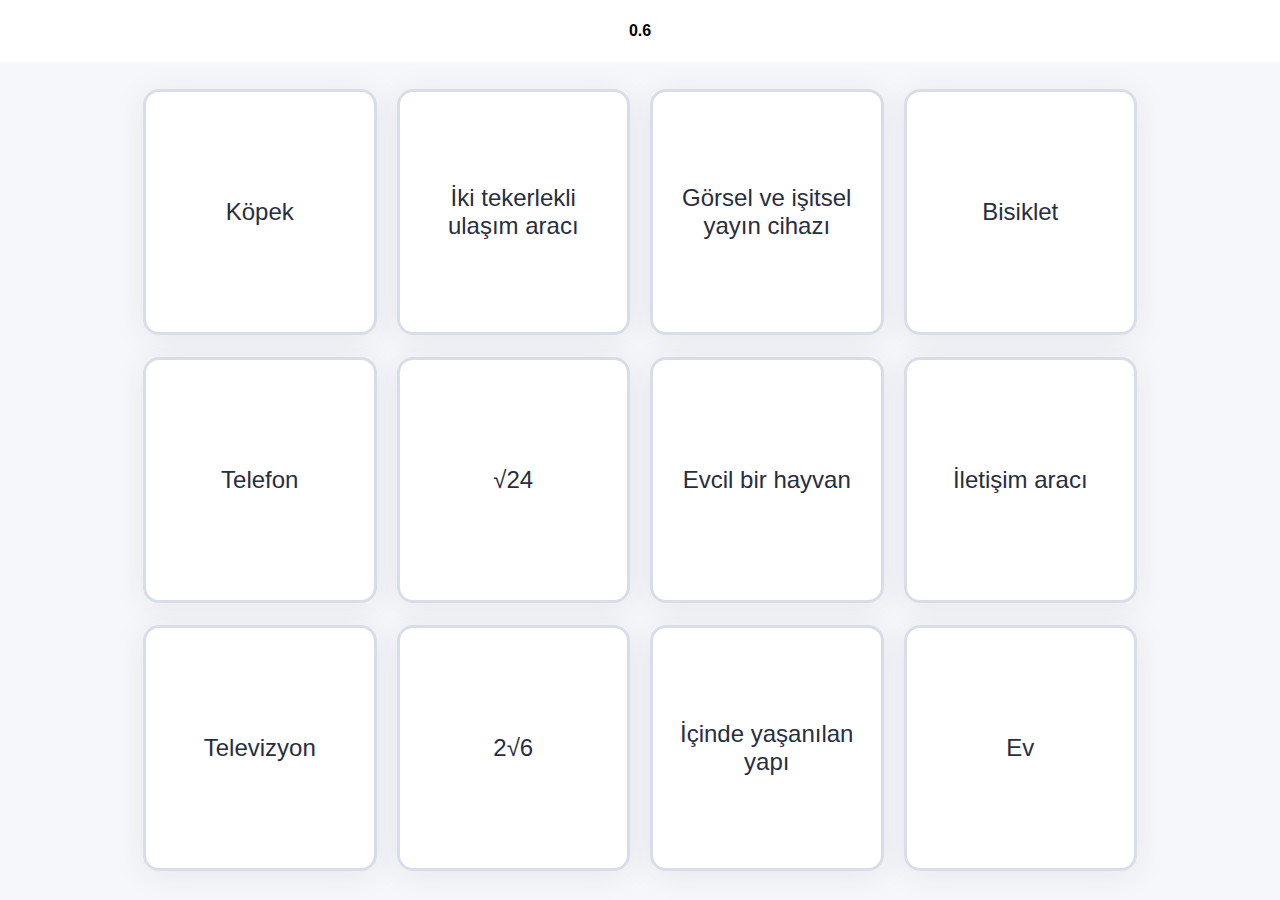
==== oyun.html @ 07e61f81 "Add files via upload" ====
<!DOCTYPE html>
<html lang="tr">
<head>
    <meta charset="UTF-8">
    <meta name="viewport" content="width=device-width, initial-scale=1.0">
    <title>Eşleştirme Oyunu</title>
    <link rel="stylesheet" href="css.css">
    <script src="cards.js"></script>
    <script src="js.js"></script>
    <script>
    function adjustCardHeight() {
        var gameBoardContainer = document.getElementById('game-board-container');
        var cardHeight = (gameBoardContainer.clientHeight - 100) / 3;
        var cards = document.querySelectorAll('.card');
        cards.forEach(function(card) {
            card.style.height = cardHeight + 'px';
        });
    }
    function hazirlik() {
        startGame()
    }
    if (window.Event) // Only Netscape will have the CAPITAL E.
  document.captureEvents(Event.MOUSEUP); // catch the mouse up event
function nocontextmenu()  // this function only applies to IE4, ignored otherwise.
{
    event.cancelBubble = true
    event.returnValue = false;
    return false;
}
function norightclick(e)    // This function is used by all others
{
    if (window.Event)   // again, IE or NAV?
    {
        if (e.which == 2 || e.which == 3)
            return false;
    }
    else
        if (event.button == 2 || event.button == 3)
        {
            event.cancelBubble = true
            event.returnValue = false;
            return false;
        }
}
document.oncontextmenu = nocontextmenu;     // for IE5+
document.onmousedown = norightclick;        // for all others
    </script>
</head>
<body onload="hazirlik();">
    <div id="ust">
        <div id="timer" style="top: 10px">0.0</div>
    </div>
    <div id="oyun">
        <div id="game-board-container">
        <div id="game-board"></div>
    </div>
    </div>
    <div id="acilis">
        <div id="ac">
            <img src="image.png" alt="Kartlar">
            <h2 id="tz"></h2>
            <p style="font-size: 1rem;font-weight: 400;line-height: 1.5;">Tüm terimleri tanımlarıyla mümkün olan en hızlı şekilde eşletirmelisin. Eşleştirmeyi yanlış yaparsan süre uzar!</p>
        <center>
            <br>
            <button id="st" onclick="startGame();adjustCardHeight();">Oyunu Başlat</button>
        </center>
        </div>

    </div>
</body>
</html>
---- css.css ----
body {
    margin: 0;
    padding: 0;
    background-color: #eceef7;
    font-family: Arial;
    -webkit-user-select: none; /* Safari */
    -ms-user-select: none; /* IE 10 and IE 11 */
    user-select: none; /* Standard syntax */
    display: flex;
    flex-direction: column;
    height: 100vh; /* Tüm ekran yüksekliği */
}
#ust {
    background-color: white;
    text-align: center;
    padding: 10px;
}
#oyun {
    text-align: center;
    background-color: #f6f7fb;
    display: flex;
    flex-direction: column;
    justify-content: center;
    align-items: center;
    flex-grow: 1; /* Boş alanı doldur */
    height: calc(100vh - 50px); /* Üst kısım hariç kalan yükseklik */
}

#game-board-container {
    height: 100%;
    display: flex;
    justify-content: center;
}

#game-board {
    display: flex;
    flex-wrap: wrap;
    justify-content: center;
    gap: 10px;
    margin: 12px;
    max-width: 80%;
    padding: 10px;
    box-sizing: border-box;
}

.card {
    width: calc(25% - 20px); /* Ekrana daha fazla kart sığdırmak için genişliği yüzde olarak belirledik ve boşlukları hesaba kattık */
    flex-grow: 1;
    background-color: #fffffff3;
    display: flex;
    align-items: center;
    justify-content: center;
    font-size: 24px;
    cursor: pointer;
    text-align: center;
    padding: 15px;
    box-shadow: 0 4px 32px 0 #282e3e14;
    border-radius: 16px;
    box-sizing: border-box;
    margin: 5px;
    color: #282e3e;
    border: 3px solid #d9dde8;
}

.card:hover {
    background-color: #edf5faf3;

}

@media (max-width: 800px) {
    .card {
        width: calc(33.33% - 20px); /* Orta boyutlu ekranlar için genişlik ayarı */
    }
}

@media (max-width: 500px) {
    .card {
        width: calc(50% - 20px); /* Küçük ekranlar için genişlik ayarı */
    }
}

.card.matched {
    visibility: hidden;
}

.card.wrong {
    background-color: #ff0000 !important;
    border: 3px solid #ff0000 !important;
}

.card.selected {
    border: 2px solid #00f;
}

#timer {
    padding: 12px;
    font-weight: bold;
}
#acilis {
    width: 50vw;
    margin-left: 25%;
    position: relative;
    top: calc(50vh - 100px);
    height: min-content;
    text-align: center;
    color: #282e3e;
}
#ac {
    position: absolute;
    top: calc(50% + 64px);
    transform: translate(-50%, -50%);
    margin: 0;
    left: 50%;
    width: fit-content;
}
#st {
    font-weight: bold;
    padding: 1.135rem 1.885rem;
    background: #4255ff;
    color: #fff;
    align-items: center;
    border: .125rem solid #0000;
    border-radius: .5rem;
    box-sizing: border-box;
    cursor: pointer;
    display: flex;
    justify-content: center;
    position: relative;
    width: -webkit-fit-content;
    width: -moz-fit-content;
    width: fit-content;
    transition: all .12s cubic-bezier(.47,0,.745,.715);
    width: 100%;
    font-size: 1rem;
}
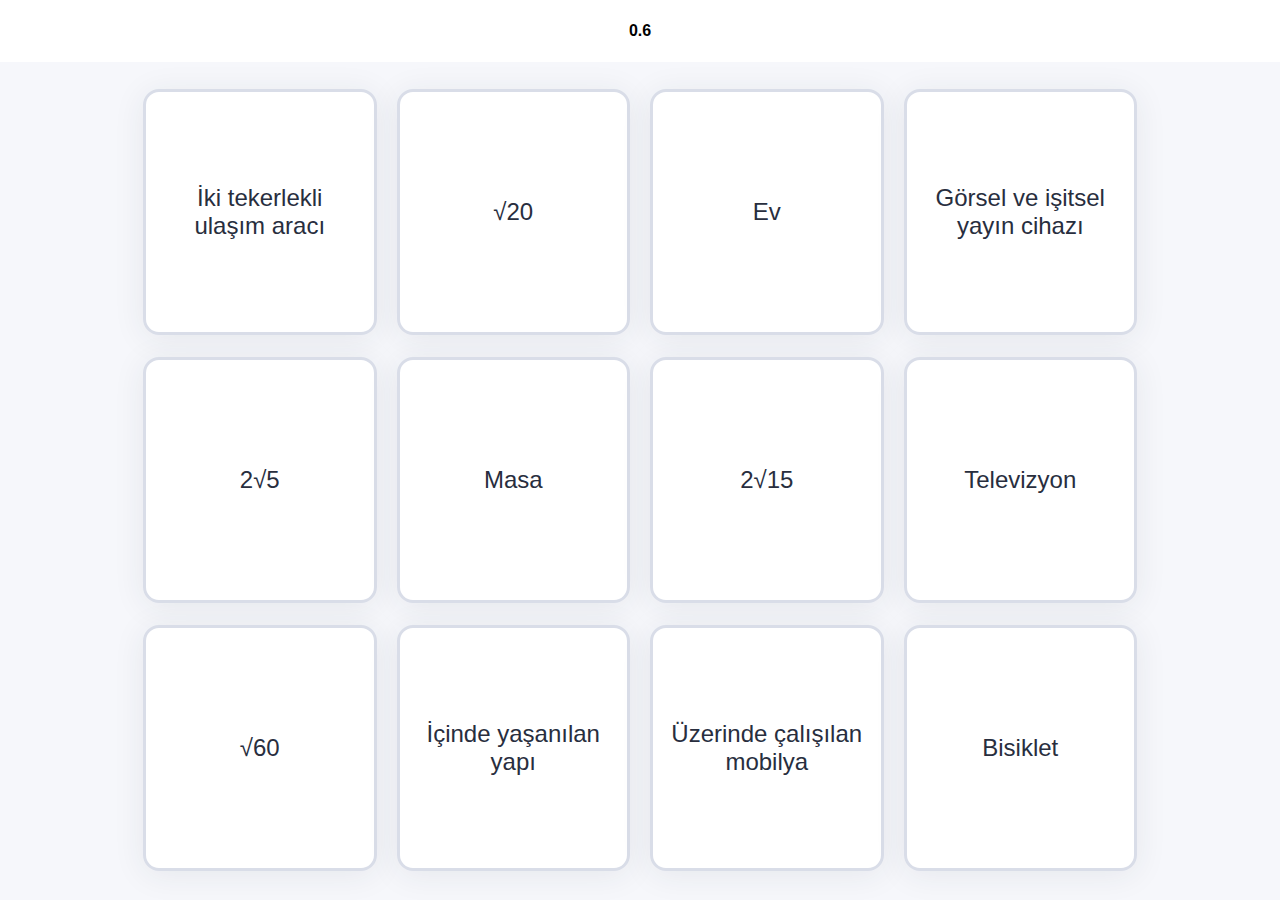
==== commit c83df017: "main" ====
--- a/oyun.html
+++ b/oyun.html
@@ -3,7 +3,7 @@
 <head>
     <meta charset="UTF-8">
     <meta name="viewport" content="width=device-width, initial-scale=1.0">
-    <title>Eşleştirme Oyunu</title>
+    <title>Karekök Oyunu</title>
     <link rel="stylesheet" href="css.css">
     <script src="cards.js"></script>
     <script src="js.js"></script>
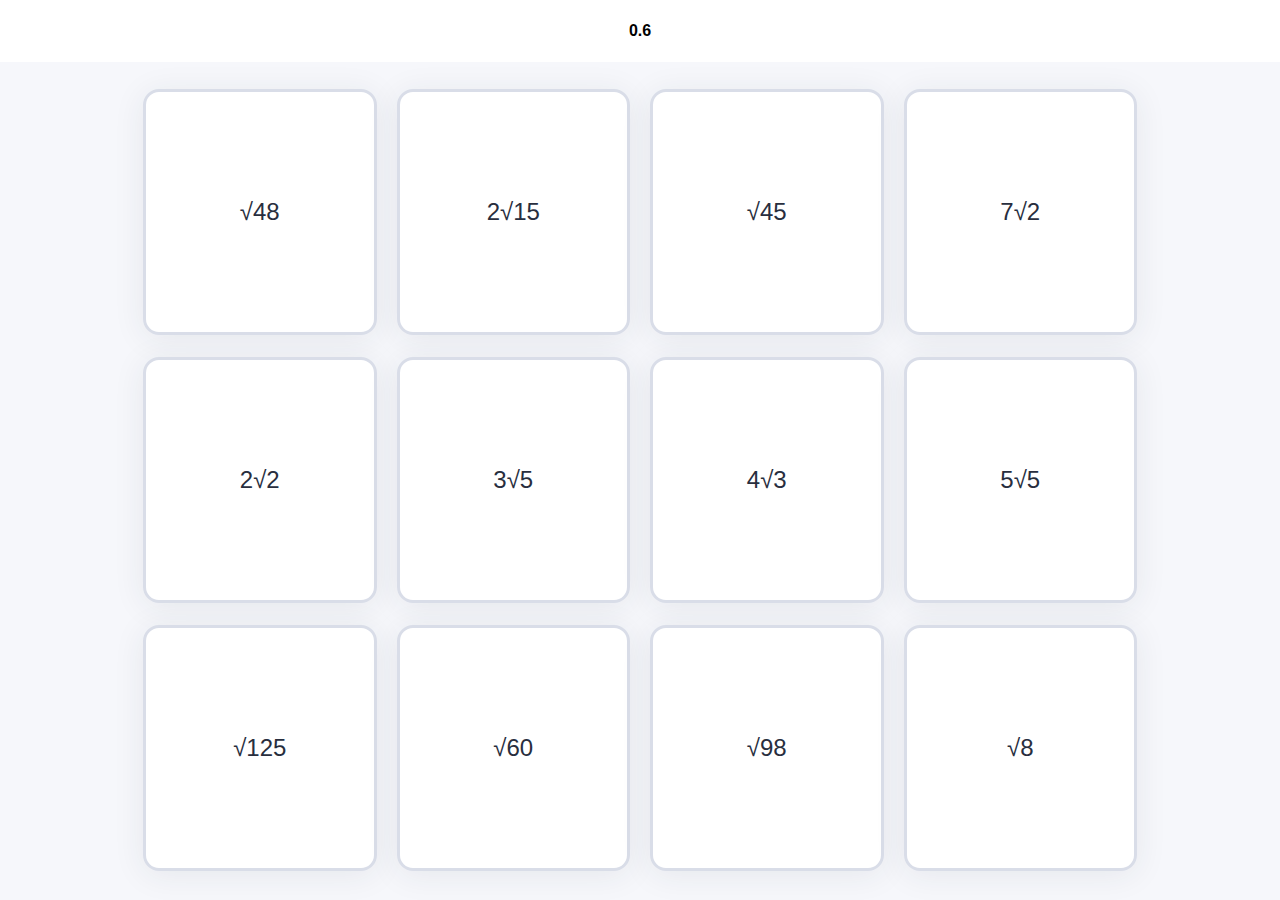
==== commit 078692f4: "Add files via upload" ====
--- a/oyun.html
+++ b/oyun.html
@@ -6,6 +6,7 @@
     <title>Karekök Oyunu</title>
     <link rel="stylesheet" href="css.css">
     <script src="cards.js"></script>
+    <script src="https://ajax.googleapis.com/ajax/libs/jquery/3.7.1/jquery.min.js"></script>
     <script src="js.js"></script>
     <script>
     function adjustCardHeight() {
--- a/css.css
+++ b/css.css
@@ -60,6 +60,8 @@
     margin: 5px;
     color: #282e3e;
     border: 3px solid #d9dde8;
+    
+    transition: all 0.3s ease;
 }
 
 .card:hover {
@@ -132,4 +134,17 @@
     transition: all .12s cubic-bezier(.47,0,.745,.715);
     width: 100%;
     font-size: 1rem;
+}
+
+
+@keyframes shake {
+    0% { transform: translateX(0); }
+    25% { transform: translateX(-10px); }
+    50% { transform: translateX(10px); }
+    75% { transform: translateX(-10px); }
+    100% { transform: translateX(0); }
+}
+
+.shake {
+    animation: shake 0.5s ease-in-out;
 }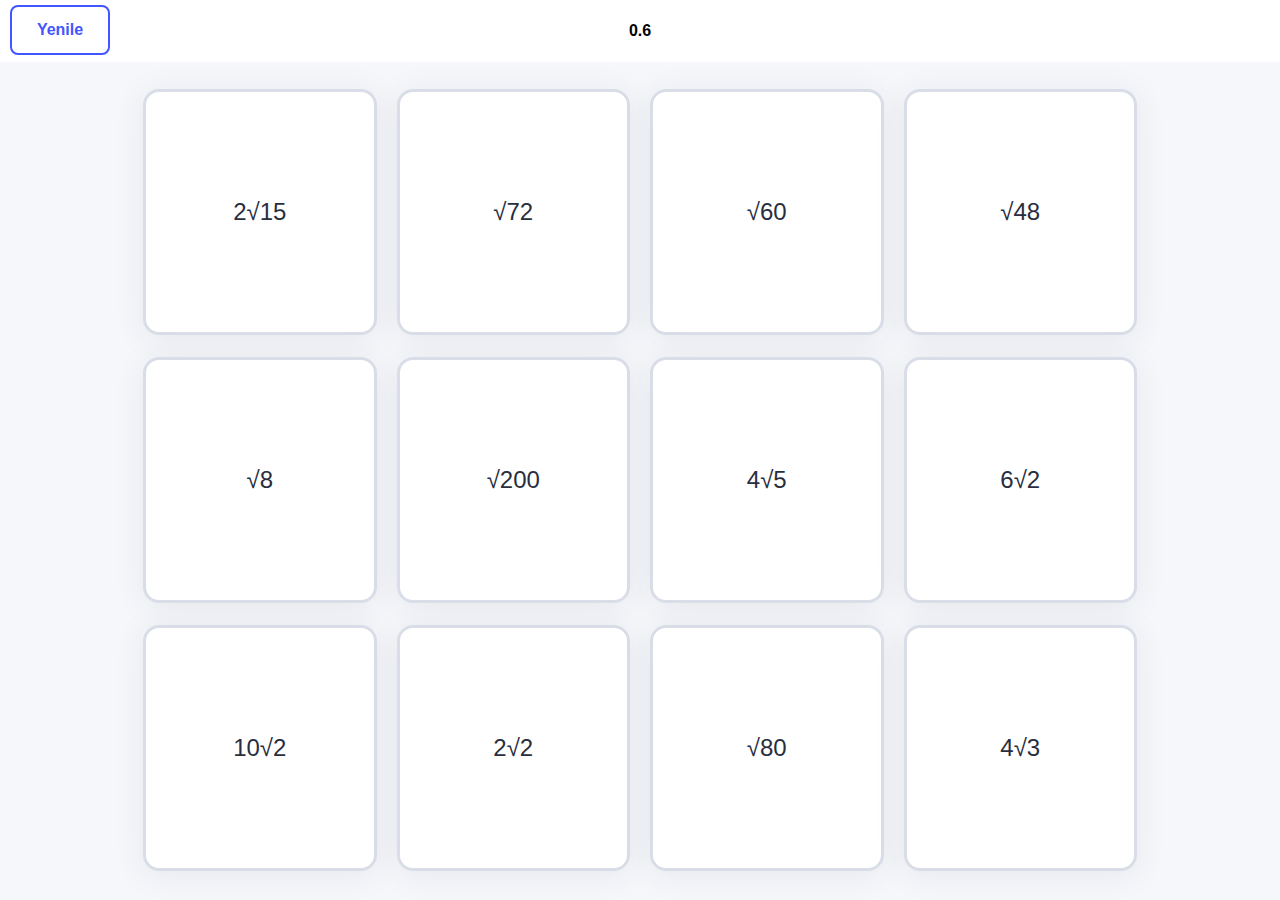
==== commit 2cb1afe7: "Add files via upload" ====
--- a/oyun.html
+++ b/oyun.html
@@ -49,6 +49,7 @@
 </head>
 <body onload="hazirlik();">
     <div id="ust">
+        <button id="resetnow" onclick="startGame();adjustCardHeight();">Yenile</button>
         <div id="timer" style="top: 10px">0.0</div>
     </div>
     <div id="oyun">
--- a/css.css
+++ b/css.css
@@ -136,6 +136,25 @@
     font-size: 1rem;
 }
 
+#resetnow {
+    font-weight: bold;
+    padding: 1.135rem 1.885rem;
+    background: white;
+    color: #4255ff;
+    align-items: center;
+    border: .125rem solid #4255ff;
+    border-radius: .5rem;
+    box-sizing: border-box;
+    cursor: pointer;
+    display: flex;
+    position: absolute;
+    justify-content: center;
+    width: 100px;
+    height: 50px;
+    transition: all .12s cubic-bezier(.47,0,.745,.715);
+    font-size: 1rem;
+    top: 5px;
+}
 
 @keyframes shake {
     0% { transform: translateX(0); }
